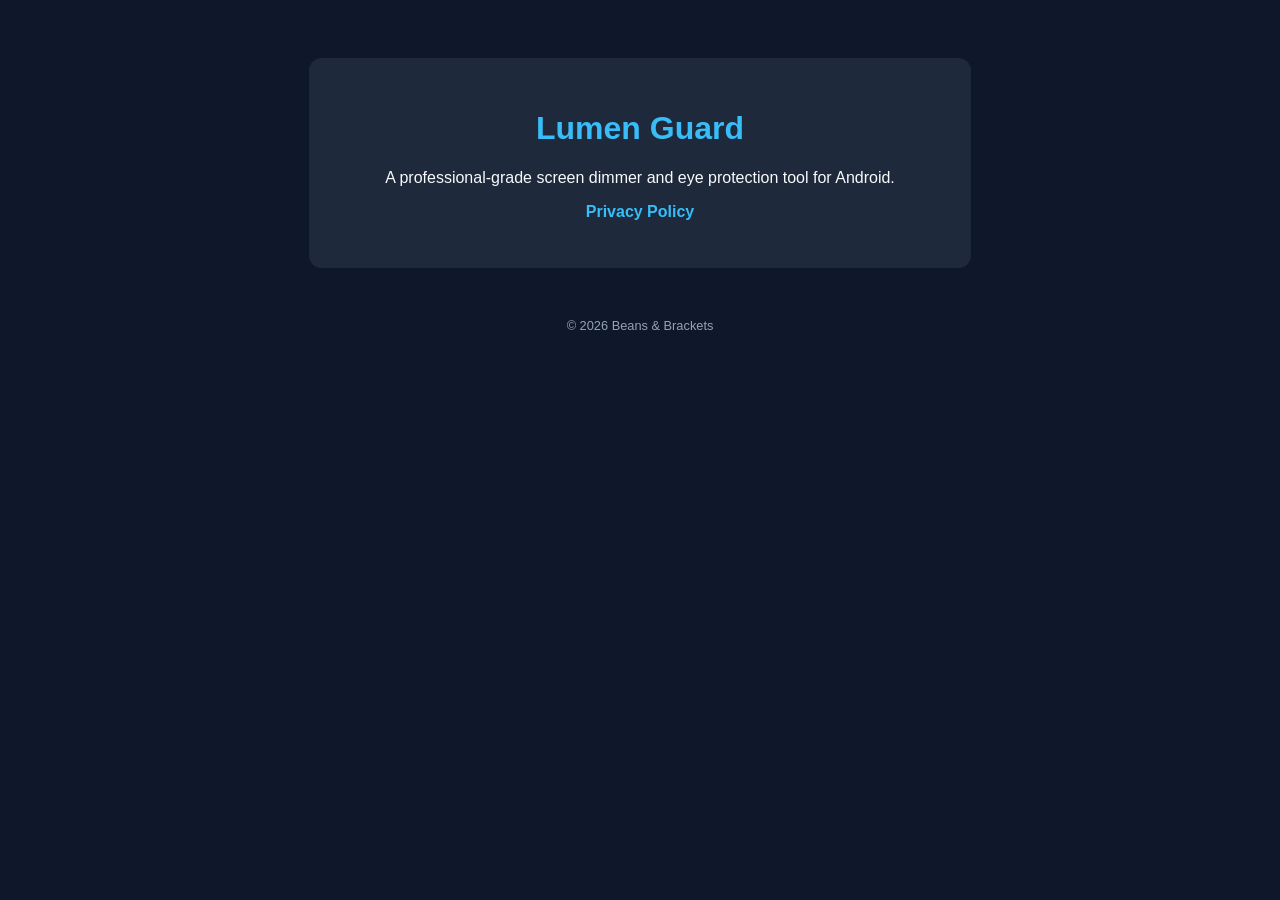
==== index.html @ b0536b4e "Add Lumen guard site" ====
<!DOCTYPE html>
<html lang="en">
<head>
    <meta charset="UTF-8">
    <title>Beans & Brackets | Lumen Guard</title>
    <style>
        body { font-family: 'Segoe UI', Tahoma, Geneva, Verdana, sans-serif; background-color: #0f172a; color: #f8fafc; text-align: center; padding: 50px; }
        .container { max-width: 600px; margin: auto; border: 1px solid #1e293b; padding: 30px; border-radius: 12px; background: #1e293b; }
        h1 { color: #38bdf8; }
        a { color: #38bdf8; text-decoration: none; font-weight: bold; }
        .footer { margin-top: 50px; font-size: 0.8em; color: #94a3b8; }
    </style>
</head>
<body>
    <div class="container">
        <h1>Lumen Guard</h1>
        <p>A professional-grade screen dimmer and eye protection tool for Android.</p>
        <p><a href="privacy.html">Privacy Policy</a></p>
    </div>
    <div class="footer">© 2026 Beans & Brackets</div>
</body>
</html>
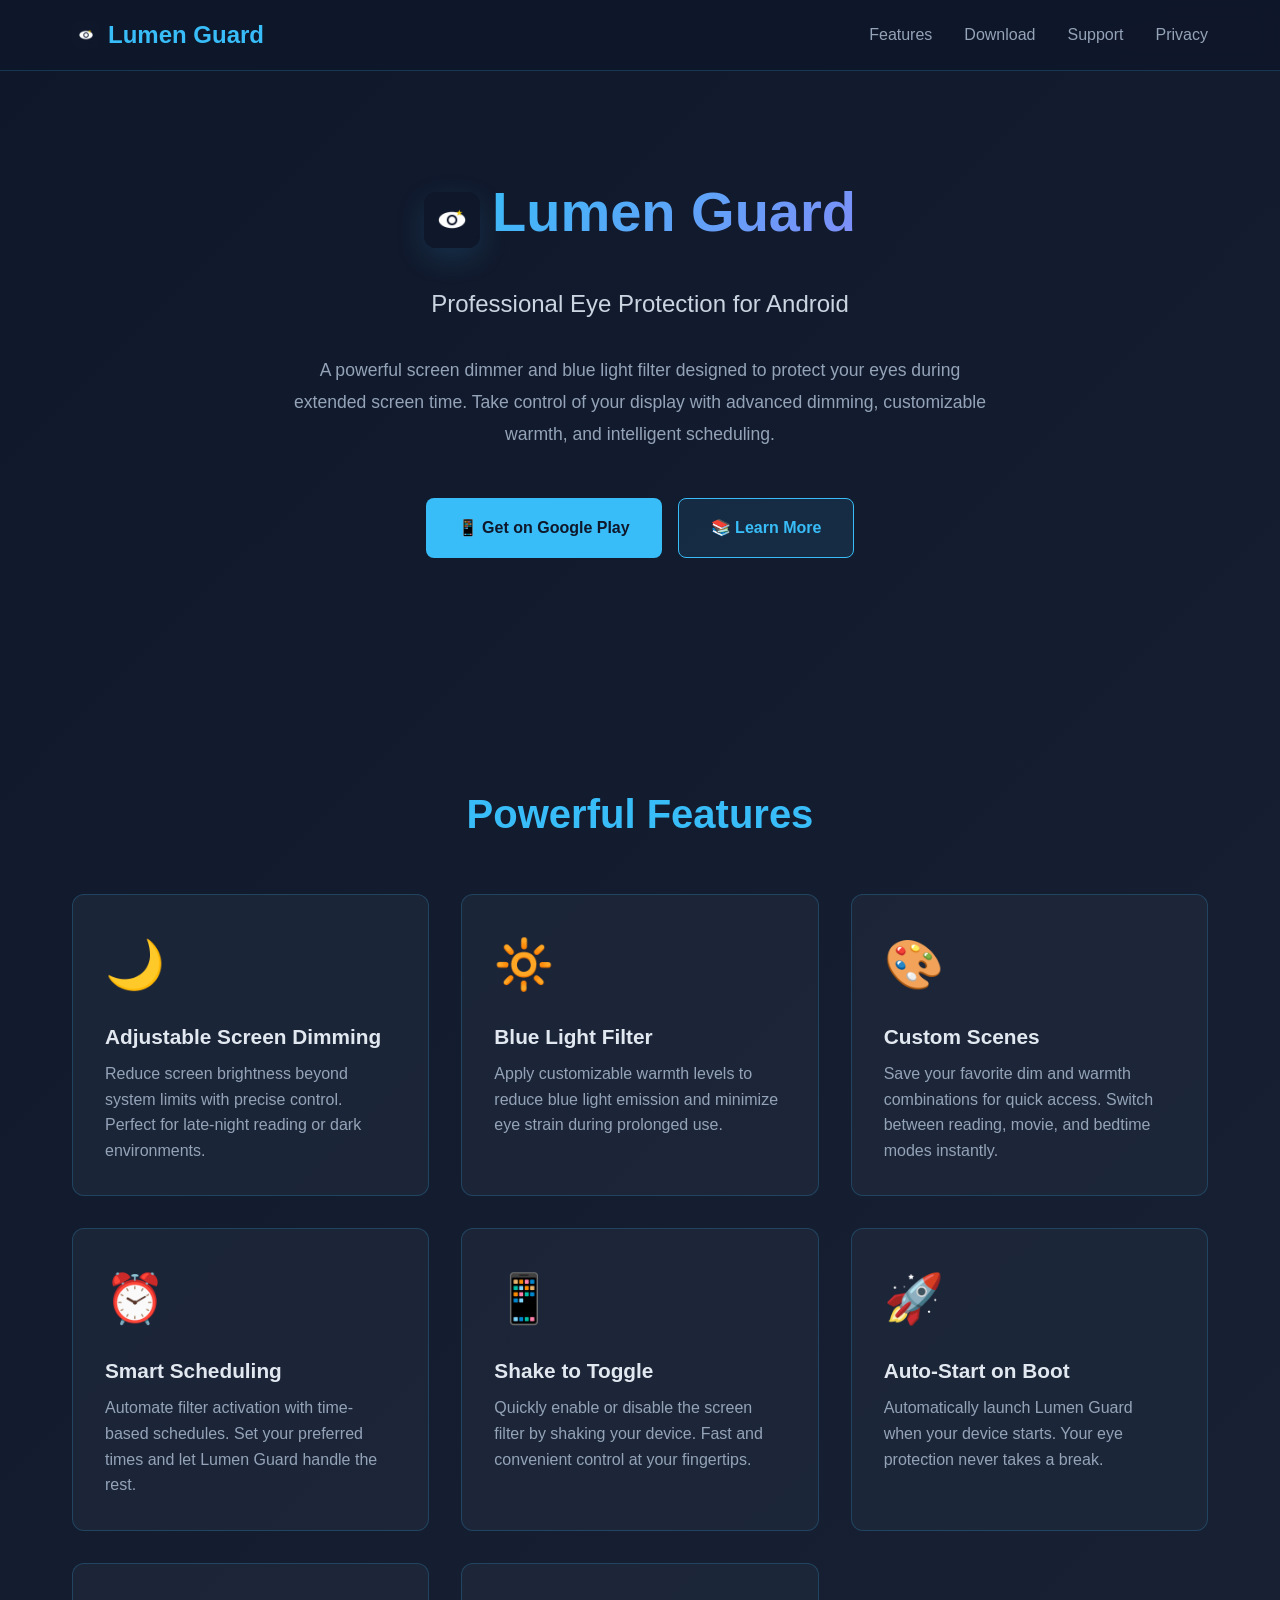
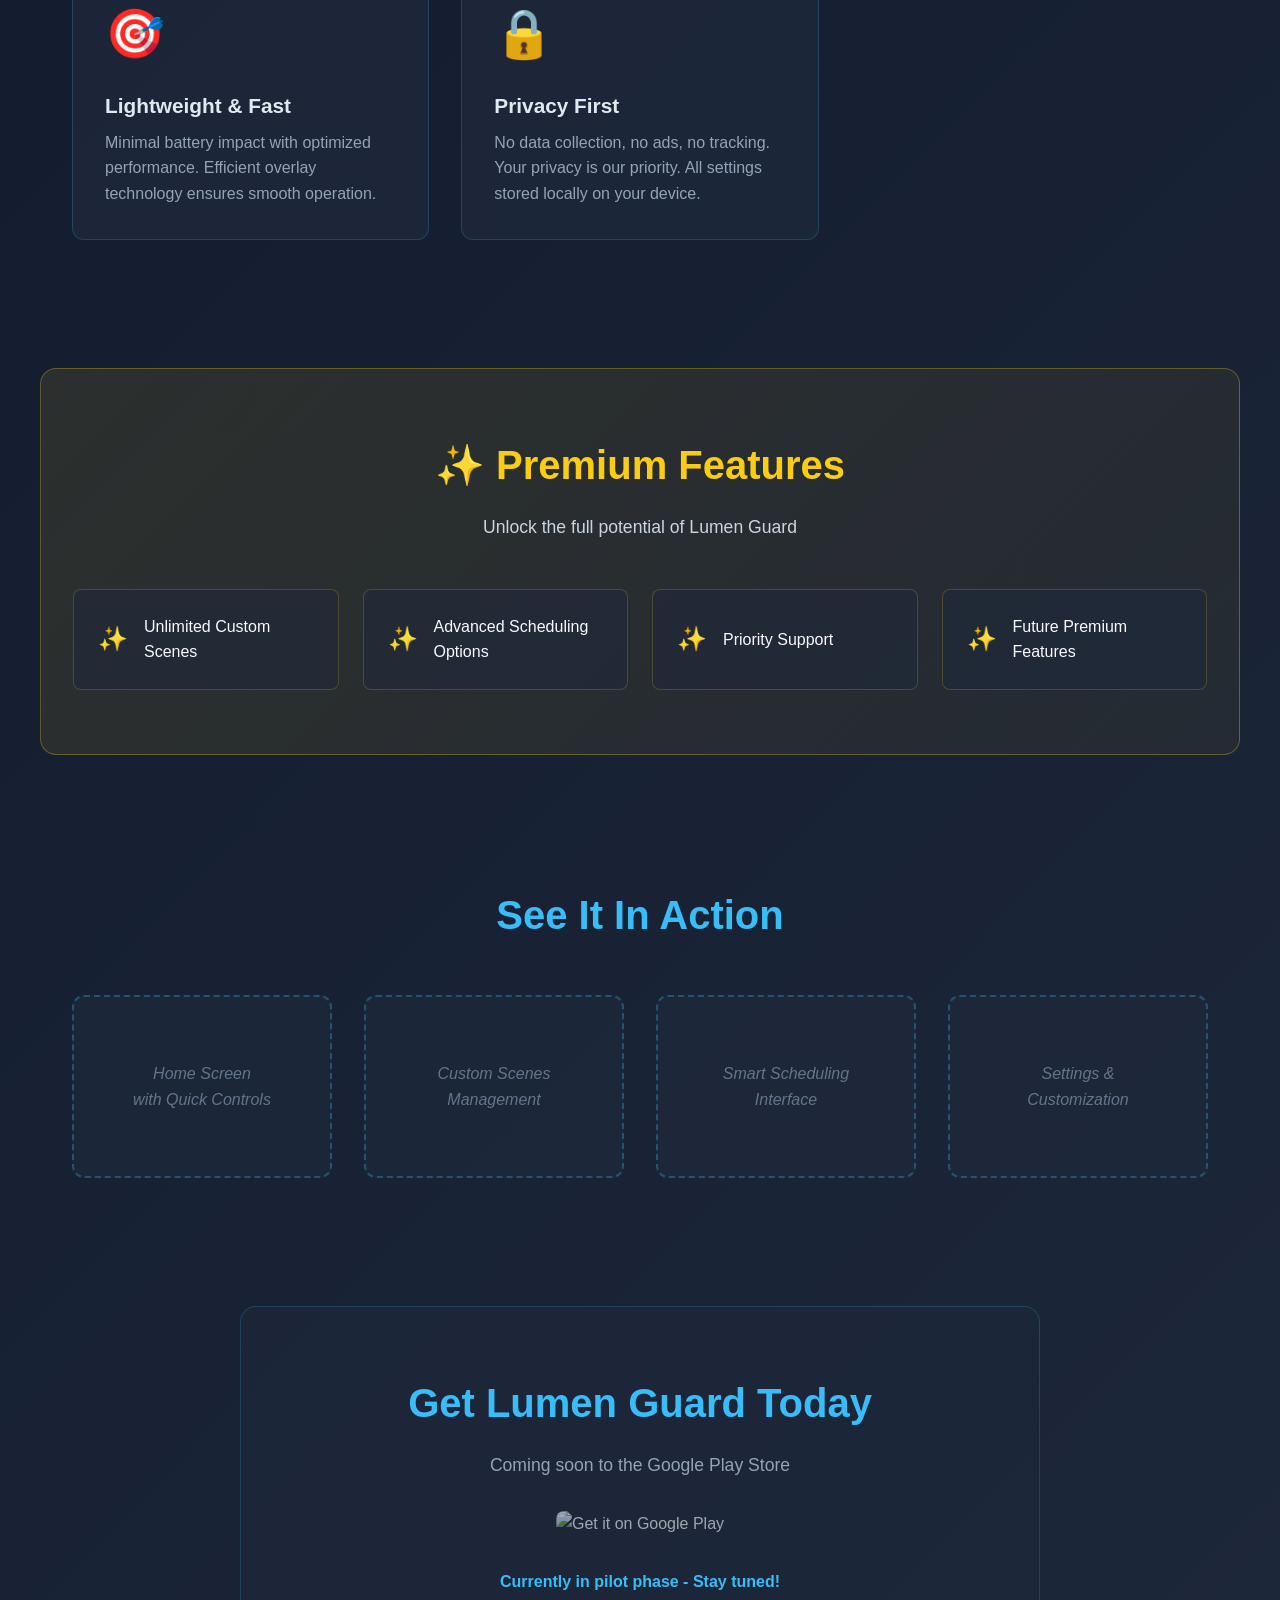
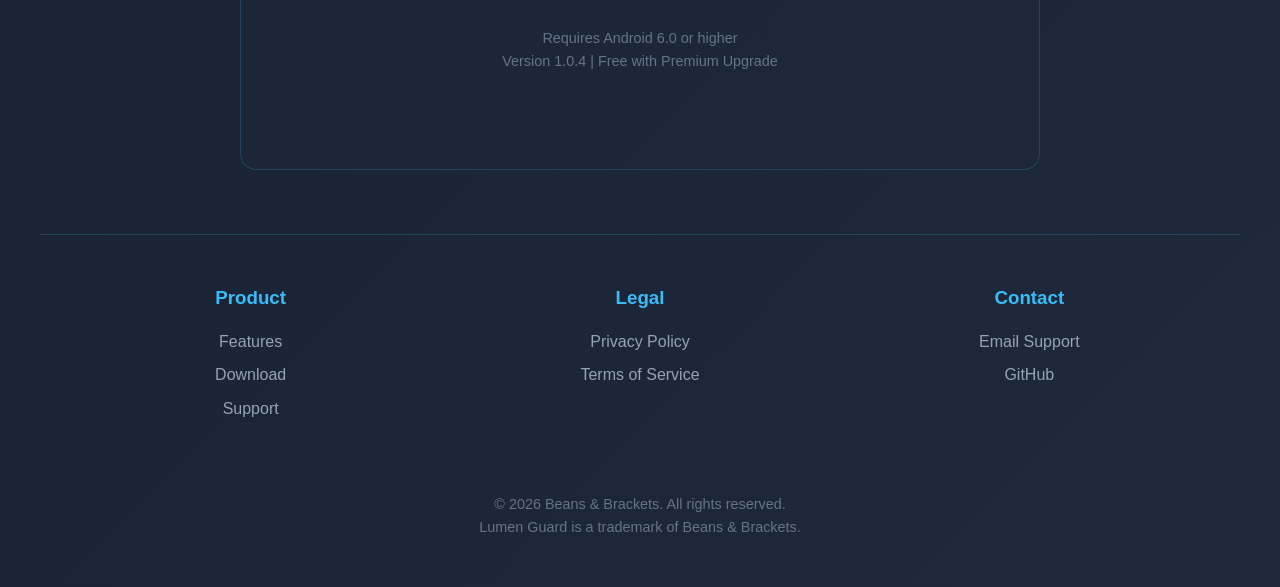
==== commit b8a1b4df: "add image assets" ====
--- a/index.html
+++ b/index.html
@@ -2,21 +2,573 @@
 <html lang="en">
 <head>
     <meta charset="UTF-8">
-    <title>Beans & Brackets | Lumen Guard</title>
+    <meta name="viewport" content="width=device-width, initial-scale=1.0">
+    <meta name="description" content="Lumen Guard - Professional-grade screen dimmer and blue light filter for Android. Protect your eyes with customizable dimming, warmth control, and automated scheduling.">
+    <meta name="keywords" content="screen dimmer, blue light filter, eye protection, android app, brightness control, lumen guard">
+    <meta name="author" content="Beans & Brackets">
+    <title>Lumen Guard - Professional Eye Protection for Android</title>
+    <link rel="icon" type="image/webp" href="images/app-icon.webp">
+    <link rel="apple-touch-icon" href="images/app-icon.png">
     <style>
-        body { font-family: 'Segoe UI', Tahoma, Geneva, Verdana, sans-serif; background-color: #0f172a; color: #f8fafc; text-align: center; padding: 50px; }
-        .container { max-width: 600px; margin: auto; border: 1px solid #1e293b; padding: 30px; border-radius: 12px; background: #1e293b; }
-        h1 { color: #38bdf8; }
-        a { color: #38bdf8; text-decoration: none; font-weight: bold; }
-        .footer { margin-top: 50px; font-size: 0.8em; color: #94a3b8; }
+        * {
+            margin: 0;
+            padding: 0;
+            box-sizing: border-box;
+        }
+
+        body {
+            font-family: 'Segoe UI', Tahoma, Geneva, Verdana, sans-serif;
+            background: linear-gradient(135deg, #0f172a 0%, #1e293b 100%);
+            color: #f8fafc;
+            line-height: 1.6;
+        }
+
+        /* Header */
+        header {
+            background: rgba(15, 23, 42, 0.95);
+            backdrop-filter: blur(10px);
+            padding: 1rem 0;
+            position: sticky;
+            top: 0;
+            z-index: 100;
+            border-bottom: 1px solid rgba(56, 189, 248, 0.2);
+        }
+
+        nav {
+            max-width: 1200px;
+            margin: 0 auto;
+            display: flex;
+            justify-content: space-between;
+            align-items: center;
+            padding: 0 2rem;
+        }
+
+        .logo {
+            font-size: 1.5rem;
+            font-weight: bold;
+            color: #38bdf8;
+            display: flex;
+            align-items: center;
+            gap: 0.5rem;
+        }
+
+        .logo img {
+            width: 28px;
+            height: 28px;
+            border-radius: 6px;
+            display: inline-block;
+        }
+
+        nav ul {
+            display: flex;
+            list-style: none;
+            gap: 2rem;
+        }
+
+        nav a {
+            color: #94a3b8;
+            text-decoration: none;
+            transition: color 0.3s;
+            font-weight: 500;
+        }
+
+        nav a:hover {
+            color: #38bdf8;
+        }
+
+        /* Hero Section */
+        .hero {
+            max-width: 1200px;
+            margin: 0 auto;
+            padding: 6rem 2rem;
+            text-align: center;
+        }
+
+        .hero h1 {
+            font-size: 3.5rem;
+            color: #38bdf8;
+            margin-bottom: 1rem;
+            background: linear-gradient(135deg, #38bdf8 0%, #818cf8 100%);
+            -webkit-background-clip: text;
+            -webkit-text-fill-color: transparent;
+            background-clip: text;
+        }
+
+        .hero-title {
+            display: flex;
+            align-items: center;
+            justify-content: center;
+            gap: 0.75rem;
+            margin-bottom: 0.75rem;
+        }
+
+        .hero-title-icon {
+            width: 56px;
+            height: 56px;
+            border-radius: 12px;
+            box-shadow: 0 10px 30px rgba(56, 189, 248, 0.15);
+            flex-shrink: 0;
+        }
+
+        .hero .tagline {
+            font-size: 1.5rem;
+            color: #cbd5e1;
+            margin-bottom: 2rem;
+        }
+
+        .hero .description {
+            font-size: 1.1rem;
+            color: #94a3b8;
+            max-width: 700px;
+            margin: 0 auto 3rem;
+            line-height: 1.8;
+        }
+
+        .cta-buttons {
+            display: flex;
+            gap: 1rem;
+            justify-content: center;
+            flex-wrap: wrap;
+        }
+
+        .btn {
+            padding: 1rem 2rem;
+            border-radius: 8px;
+            text-decoration: none;
+            font-weight: 600;
+            transition: all 0.3s;
+            display: inline-flex;
+            align-items: center;
+            gap: 0.5rem;
+        }
+
+        .btn-primary {
+            background: #38bdf8;
+            color: #0f172a;
+        }
+
+        .btn-primary:hover {
+            background: #0ea5e9;
+            transform: translateY(-2px);
+            box-shadow: 0 10px 25px rgba(56, 189, 248, 0.3);
+        }
+
+        .btn-secondary {
+            background: rgba(56, 189, 248, 0.1);
+            color: #38bdf8;
+            border: 1px solid #38bdf8;
+        }
+
+        .btn-secondary:hover {
+            background: rgba(56, 189, 248, 0.2);
+            transform: translateY(-2px);
+        }
+
+        /* Features Section */
+        .features {
+            max-width: 1200px;
+            margin: 4rem auto;
+            padding: 4rem 2rem;
+        }
+
+        .features h2 {
+            text-align: center;
+            font-size: 2.5rem;
+            color: #38bdf8;
+            margin-bottom: 3rem;
+        }
+
+        .features-grid {
+            display: grid;
+            grid-template-columns: repeat(auto-fit, minmax(280px, 1fr));
+            gap: 2rem;
+        }
+
+        .feature-card {
+            background: rgba(30, 41, 59, 0.8);
+            border: 1px solid rgba(56, 189, 248, 0.2);
+            border-radius: 12px;
+            padding: 2rem;
+            transition: all 0.3s;
+        }
+
+        .feature-card:hover {
+            transform: translateY(-5px);
+            border-color: #38bdf8;
+            box-shadow: 0 10px 30px rgba(56, 189, 248, 0.2);
+        }
+
+        .feature-icon {
+            font-size: 3rem;
+            margin-bottom: 1rem;
+        }
+
+        .feature-card h3 {
+            color: #e2e8f0;
+            margin-bottom: 0.5rem;
+            font-size: 1.3rem;
+        }
+
+        .feature-card p {
+            color: #94a3b8;
+            line-height: 1.6;
+        }
+
+        /* Premium Features */
+        .premium-section {
+            max-width: 1200px;
+            margin: 4rem auto;
+            padding: 4rem 2rem;
+            background: linear-gradient(135deg, rgba(250, 204, 21, 0.1) 0%, rgba(234, 179, 8, 0.05) 100%);
+            border-radius: 16px;
+            border: 1px solid rgba(250, 204, 21, 0.3);
+        }
+
+        .premium-section h2 {
+            text-align: center;
+            font-size: 2.5rem;
+            color: #facc15;
+            margin-bottom: 1rem;
+        }
+
+        .premium-badge {
+            text-align: center;
+            color: #cbd5e1;
+            margin-bottom: 3rem;
+            font-size: 1.1rem;
+        }
+
+        .premium-features {
+            display: grid;
+            grid-template-columns: repeat(auto-fit, minmax(250px, 1fr));
+            gap: 1.5rem;
+        }
+
+        .premium-item {
+            display: flex;
+            align-items: center;
+            gap: 1rem;
+            background: rgba(30, 41, 59, 0.6);
+            padding: 1.5rem;
+            border-radius: 8px;
+            border: 1px solid rgba(250, 204, 21, 0.2);
+        }
+
+        .premium-item::before {
+            content: "✨";
+            font-size: 1.5rem;
+        }
+
+        /* Screenshots */
+        .screenshots {
+            max-width: 1200px;
+            margin: 4rem auto;
+            padding: 4rem 2rem;
+            text-align: center;
+        }
+
+        .screenshots h2 {
+            font-size: 2.5rem;
+            color: #38bdf8;
+            margin-bottom: 3rem;
+        }
+
+        .screenshot-grid {
+            display: grid;
+            grid-template-columns: repeat(auto-fit, minmax(250px, 1fr));
+            gap: 2rem;
+            margin-top: 2rem;
+        }
+
+        .screenshot-placeholder {
+            background: rgba(30, 41, 59, 0.8);
+            border: 2px dashed rgba(56, 189, 248, 0.3);
+            border-radius: 12px;
+            padding: 4rem 2rem;
+            color: #64748b;
+            font-style: italic;
+        }
+
+        /* Download Section */
+        .download-section {
+            max-width: 800px;
+            margin: 4rem auto;
+            padding: 4rem 2rem;
+            text-align: center;
+            background: rgba(30, 41, 59, 0.6);
+            border-radius: 16px;
+            border: 1px solid rgba(56, 189, 248, 0.2);
+        }
+
+        .download-section h2 {
+            font-size: 2.5rem;
+            color: #38bdf8;
+            margin-bottom: 1rem;
+        }
+
+        .download-section p {
+            color: #94a3b8;
+            margin-bottom: 2rem;
+            font-size: 1.1rem;
+        }
+
+        .badge-placeholder {
+            display: inline-block;
+            background: rgba(56, 189, 248, 0.1);
+            border: 1px solid #38bdf8;
+            padding: 1rem 2rem;
+            border-radius: 8px;
+            color: #38bdf8;
+            font-weight: 600;
+        }
+
+        /* Footer */
+        footer {
+            max-width: 1200px;
+            margin: 0 auto;
+            padding: 3rem 2rem;
+            text-align: center;
+            border-top: 1px solid rgba(56, 189, 248, 0.2);
+        }
+
+        .footer-content {
+            display: grid;
+            grid-template-columns: repeat(auto-fit, minmax(200px, 1fr));
+            gap: 2rem;
+            margin-bottom: 2rem;
+        }
+
+        .footer-section h3 {
+            color: #38bdf8;
+            margin-bottom: 1rem;
+        }
+
+        .footer-section ul {
+            list-style: none;
+        }
+
+        .footer-section a {
+            color: #94a3b8;
+            text-decoration: none;
+            display: block;
+            margin-bottom: 0.5rem;
+            transition: color 0.3s;
+        }
+
+        .footer-section a:hover {
+            color: #38bdf8;
+        }
+
+        .copyright {
+            color: #64748b;
+            font-size: 0.9rem;
+            padding-top: 2rem;
+        }
+
+        /* Responsive */
+        @media (max-width: 768px) {
+            .hero h1 {
+                font-size: 2.5rem;
+            }
+
+            .hero .tagline {
+                font-size: 1.2rem;
+            }
+
+            nav ul {
+                gap: 1rem;
+                font-size: 0.9rem;
+            }
+
+            .features h2,
+            .premium-section h2,
+            .screenshots h2,
+            .download-section h2 {
+                font-size: 2rem;
+            }
+        }
     </style>
 </head>
 <body>
-    <div class="container">
-        <h1>Lumen Guard</h1>
-        <p>A professional-grade screen dimmer and eye protection tool for Android.</p>
-        <p><a href="privacy.html">Privacy Policy</a></p>
-    </div>
-    <div class="footer">© 2026 Beans & Brackets</div>
+    <!-- Header -->
+    <header>
+        <nav>
+            <div class="logo">
+                <img src="images/app-icon.webp" alt="Lumen Guard Icon">
+                Lumen Guard
+            </div>
+            <ul>
+                <li><a href="#features">Features</a></li>
+                <li><a href="#download">Download</a></li>
+                <li><a href="support.html">Support</a></li>
+                <li><a href="privacy.html">Privacy</a></li>
+            </ul>
+        </nav>
+    </header>
+
+    <!-- Hero Section -->
+    <section class="hero">
+        <div class="hero-title">
+            <img src="images/app-icon.webp" alt="" class="hero-title-icon" aria-hidden="true">
+            <h1>Lumen Guard</h1>
+        </div>
+        <p class="tagline">Professional Eye Protection for Android</p>
+        <p class="description">
+            A powerful screen dimmer and blue light filter designed to protect your eyes during extended screen time.
+            Take control of your display with advanced dimming, customizable warmth, and intelligent scheduling.
+        </p>
+        <div class="cta-buttons">
+            <a href="#download" class="btn btn-primary">
+                📱 Get on Google Play
+            </a>
+            <a href="support.html" class="btn btn-secondary">
+                📚 Learn More
+            </a>
+        </div>
+    </section>
+
+    <!-- Features Section -->
+    <section class="features" id="features">
+        <h2>Powerful Features</h2>
+        <div class="features-grid">
+            <div class="feature-card">
+                <div class="feature-icon">🌙</div>
+                <h3>Adjustable Screen Dimming</h3>
+                <p>Reduce screen brightness beyond system limits with precise control. Perfect for late-night reading or dark environments.</p>
+            </div>
+
+            <div class="feature-card">
+                <div class="feature-icon">🔆</div>
+                <h3>Blue Light Filter</h3>
+                <p>Apply customizable warmth levels to reduce blue light emission and minimize eye strain during prolonged use.</p>
+            </div>
+
+            <div class="feature-card">
+                <div class="feature-icon">🎨</div>
+                <h3>Custom Scenes</h3>
+                <p>Save your favorite dim and warmth combinations for quick access. Switch between reading, movie, and bedtime modes instantly.</p>
+            </div>
+
+            <div class="feature-card">
+                <div class="feature-icon">⏰</div>
+                <h3>Smart Scheduling</h3>
+                <p>Automate filter activation with time-based schedules. Set your preferred times and let Lumen Guard handle the rest.</p>
+            </div>
+
+            <div class="feature-card">
+                <div class="feature-icon">📱</div>
+                <h3>Shake to Toggle</h3>
+                <p>Quickly enable or disable the screen filter by shaking your device. Fast and convenient control at your fingertips.</p>
+            </div>
+
+            <div class="feature-card">
+                <div class="feature-icon">🚀</div>
+                <h3>Auto-Start on Boot</h3>
+                <p>Automatically launch Lumen Guard when your device starts. Your eye protection never takes a break.</p>
+            </div>
+
+            <div class="feature-card">
+                <div class="feature-icon">🎯</div>
+                <h3>Lightweight & Fast</h3>
+                <p>Minimal battery impact with optimized performance. Efficient overlay technology ensures smooth operation.</p>
+            </div>
+
+            <div class="feature-card">
+                <div class="feature-icon">🔒</div>
+                <h3>Privacy First</h3>
+                <p>No data collection, no ads, no tracking. Your privacy is our priority. All settings stored locally on your device.</p>
+            </div>
+        </div>
+    </section>
+
+    <!-- Premium Features -->
+    <section class="premium-section">
+        <h2>✨ Premium Features</h2>
+        <p class="premium-badge">Unlock the full potential of Lumen Guard</p>
+        <div class="premium-features">
+            <div class="premium-item">
+                <span>Unlimited Custom Scenes</span>
+            </div>
+            <div class="premium-item">
+                <span>Advanced Scheduling Options</span>
+            </div>
+            <div class="premium-item">
+                <span>Priority Support</span>
+            </div>
+            <div class="premium-item">
+                <span>Future Premium Features</span>
+            </div>
+        </div>
+    </section>
+
+    <!-- Screenshots -->
+    <section class="screenshots" id="screenshots">
+        <h2>See It In Action</h2>
+        <div class="screenshot-grid">
+            <div class="screenshot-placeholder">
+                Home Screen<br>with Quick Controls
+            </div>
+            <div class="screenshot-placeholder">
+                Custom Scenes<br>Management
+            </div>
+            <div class="screenshot-placeholder">
+                Smart Scheduling<br>Interface
+            </div>
+            <div class="screenshot-placeholder">
+                Settings &amp;<br>Customization
+            </div>
+        </div>
+    </section>
+
+    <!-- Download Section -->
+    <section class="download-section" id="download">
+        <h2>Get Lumen Guard Today</h2>
+        <p>Coming soon to the Google Play Store</p>
+        <div style="opacity: 0.6; pointer-events: none;">
+            <img src="https://play.google.com/intl/en_us/badges/static/images/badges/en_badge_web_generic.png"
+                 alt="Get it on Google Play"
+                 style="height: 80px; border-radius: 8px;">
+        </div>
+        <p style="margin-top: 2rem; font-size: 1rem; color: #38bdf8; font-weight: 600;">
+            Currently in pilot phase - Stay tuned!
+        </p>
+        <p style="margin-top: 1rem; font-size: 0.9rem; color: #64748b;">
+            Requires Android 6.0 or higher<br>
+            Version 1.0.4 | Free with Premium Upgrade
+        </p>
+    </section>
+
+    <!-- Footer -->
+    <footer>
+        <div class="footer-content">
+            <div class="footer-section">
+                <h3>Product</h3>
+                <ul>
+                    <li><a href="#features">Features</a></li>
+                    <li><a href="#download">Download</a></li>
+                    <li><a href="support.html">Support</a></li>
+                </ul>
+            </div>
+            <div class="footer-section">
+                <h3>Legal</h3>
+                <ul>
+                    <li><a href="privacy.html">Privacy Policy</a></li>
+                    <li><a href="support.html#terms">Terms of Service</a></li>
+                </ul>
+            </div>
+            <div class="footer-section">
+                <h3>Contact</h3>
+                <ul>
+                    <li><a href="mailto:beansnbrackets@gmail.com">Email Support</a></li>
+                    <li><a href="https://github.com/beansnbrackets/lumenguard">GitHub</a></li>
+                </ul>
+            </div>
+        </div>
+        <div class="copyright">
+            © 2026 Beans &amp; Brackets. All rights reserved.<br>
+            Lumen Guard is a trademark of Beans &amp; Brackets.
+        </div>
+    </footer>
 </body>
 </html>
+
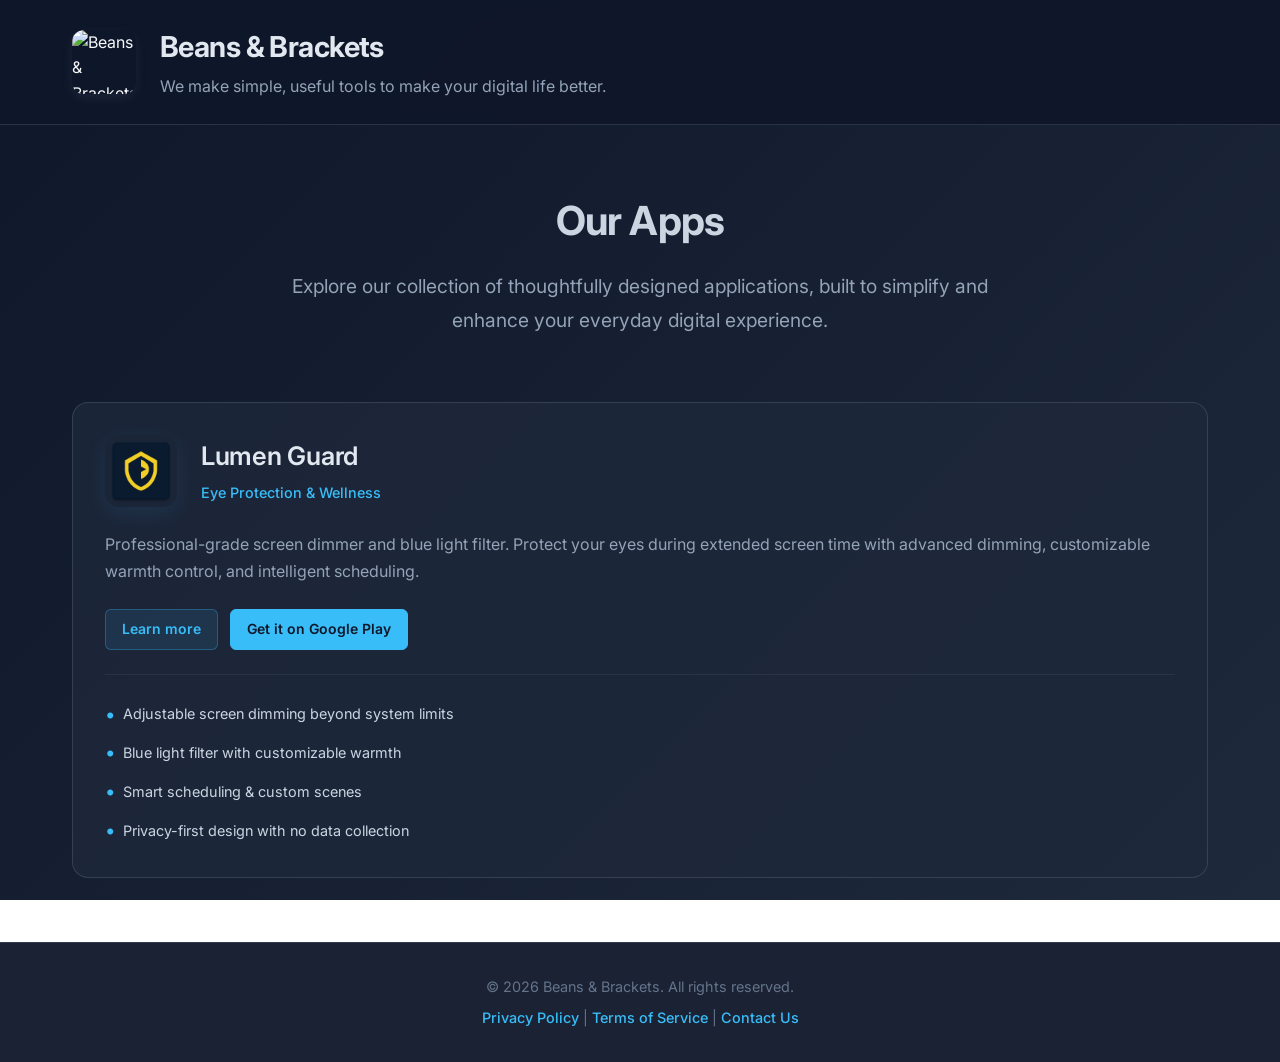
==== commit 06077002: "Refresh Lumen Guard promotions and Play link" ====
--- a/index.html
+++ b/index.html
@@ -3,572 +3,80 @@
 <head>
     <meta charset="UTF-8">
     <meta name="viewport" content="width=device-width, initial-scale=1.0">
-    <meta name="description" content="Lumen Guard - Professional-grade screen dimmer and blue light filter for Android. Protect your eyes with customizable dimming, warmth control, and automated scheduling.">
-    <meta name="keywords" content="screen dimmer, blue light filter, eye protection, android app, brightness control, lumen guard">
+    <meta name="description" content="Beans & Brackets - We make simple, useful tools to make your digital life better.">
+    <meta name="keywords" content="mobile apps, software development, beans and brackets, lumen guard, digital tools">
     <meta name="author" content="Beans & Brackets">
-    <title>Lumen Guard - Professional Eye Protection for Android</title>
-    <link rel="icon" type="image/webp" href="images/app-icon.webp">
-    <link rel="apple-touch-icon" href="images/app-icon.png">
-    <style>
-        * {
-            margin: 0;
-            padding: 0;
-            box-sizing: border-box;
-        }
-
-        body {
-            font-family: 'Segoe UI', Tahoma, Geneva, Verdana, sans-serif;
-            background: linear-gradient(135deg, #0f172a 0%, #1e293b 100%);
-            color: #f8fafc;
-            line-height: 1.6;
-        }
-
-        /* Header */
-        header {
-            background: rgba(15, 23, 42, 0.95);
-            backdrop-filter: blur(10px);
-            padding: 1rem 0;
-            position: sticky;
-            top: 0;
-            z-index: 100;
-            border-bottom: 1px solid rgba(56, 189, 248, 0.2);
-        }
-
-        nav {
-            max-width: 1200px;
-            margin: 0 auto;
-            display: flex;
-            justify-content: space-between;
-            align-items: center;
-            padding: 0 2rem;
-        }
-
-        .logo {
-            font-size: 1.5rem;
-            font-weight: bold;
-            color: #38bdf8;
-            display: flex;
-            align-items: center;
-            gap: 0.5rem;
-        }
-
-        .logo img {
-            width: 28px;
-            height: 28px;
-            border-radius: 6px;
-            display: inline-block;
-        }
-
-        nav ul {
-            display: flex;
-            list-style: none;
-            gap: 2rem;
-        }
-
-        nav a {
-            color: #94a3b8;
-            text-decoration: none;
-            transition: color 0.3s;
-            font-weight: 500;
-        }
-
-        nav a:hover {
-            color: #38bdf8;
-        }
-
-        /* Hero Section */
-        .hero {
-            max-width: 1200px;
-            margin: 0 auto;
-            padding: 6rem 2rem;
-            text-align: center;
-        }
-
-        .hero h1 {
-            font-size: 3.5rem;
-            color: #38bdf8;
-            margin-bottom: 1rem;
-            background: linear-gradient(135deg, #38bdf8 0%, #818cf8 100%);
-            -webkit-background-clip: text;
-            -webkit-text-fill-color: transparent;
-            background-clip: text;
-        }
-
-        .hero-title {
-            display: flex;
-            align-items: center;
-            justify-content: center;
-            gap: 0.75rem;
-            margin-bottom: 0.75rem;
-        }
-
-        .hero-title-icon {
-            width: 56px;
-            height: 56px;
-            border-radius: 12px;
-            box-shadow: 0 10px 30px rgba(56, 189, 248, 0.15);
-            flex-shrink: 0;
-        }
-
-        .hero .tagline {
-            font-size: 1.5rem;
-            color: #cbd5e1;
-            margin-bottom: 2rem;
-        }
-
-        .hero .description {
-            font-size: 1.1rem;
-            color: #94a3b8;
-            max-width: 700px;
-            margin: 0 auto 3rem;
-            line-height: 1.8;
-        }
-
-        .cta-buttons {
-            display: flex;
-            gap: 1rem;
-            justify-content: center;
-            flex-wrap: wrap;
-        }
-
-        .btn {
-            padding: 1rem 2rem;
-            border-radius: 8px;
-            text-decoration: none;
-            font-weight: 600;
-            transition: all 0.3s;
-            display: inline-flex;
-            align-items: center;
-            gap: 0.5rem;
-        }
-
-        .btn-primary {
-            background: #38bdf8;
-            color: #0f172a;
-        }
-
-        .btn-primary:hover {
-            background: #0ea5e9;
-            transform: translateY(-2px);
-            box-shadow: 0 10px 25px rgba(56, 189, 248, 0.3);
-        }
-
-        .btn-secondary {
-            background: rgba(56, 189, 248, 0.1);
-            color: #38bdf8;
-            border: 1px solid #38bdf8;
-        }
-
-        .btn-secondary:hover {
-            background: rgba(56, 189, 248, 0.2);
-            transform: translateY(-2px);
-        }
-
-        /* Features Section */
-        .features {
-            max-width: 1200px;
-            margin: 4rem auto;
-            padding: 4rem 2rem;
-        }
-
-        .features h2 {
-            text-align: center;
-            font-size: 2.5rem;
-            color: #38bdf8;
-            margin-bottom: 3rem;
-        }
-
-        .features-grid {
-            display: grid;
-            grid-template-columns: repeat(auto-fit, minmax(280px, 1fr));
-            gap: 2rem;
-        }
-
-        .feature-card {
-            background: rgba(30, 41, 59, 0.8);
-            border: 1px solid rgba(56, 189, 248, 0.2);
-            border-radius: 12px;
-            padding: 2rem;
-            transition: all 0.3s;
-        }
-
-        .feature-card:hover {
-            transform: translateY(-5px);
-            border-color: #38bdf8;
-            box-shadow: 0 10px 30px rgba(56, 189, 248, 0.2);
-        }
-
-        .feature-icon {
-            font-size: 3rem;
-            margin-bottom: 1rem;
-        }
-
-        .feature-card h3 {
-            color: #e2e8f0;
-            margin-bottom: 0.5rem;
-            font-size: 1.3rem;
-        }
-
-        .feature-card p {
-            color: #94a3b8;
-            line-height: 1.6;
-        }
-
-        /* Premium Features */
-        .premium-section {
-            max-width: 1200px;
-            margin: 4rem auto;
-            padding: 4rem 2rem;
-            background: linear-gradient(135deg, rgba(250, 204, 21, 0.1) 0%, rgba(234, 179, 8, 0.05) 100%);
-            border-radius: 16px;
-            border: 1px solid rgba(250, 204, 21, 0.3);
-        }
-
-        .premium-section h2 {
-            text-align: center;
-            font-size: 2.5rem;
-            color: #facc15;
-            margin-bottom: 1rem;
-        }
-
-        .premium-badge {
-            text-align: center;
-            color: #cbd5e1;
-            margin-bottom: 3rem;
-            font-size: 1.1rem;
-        }
-
-        .premium-features {
-            display: grid;
-            grid-template-columns: repeat(auto-fit, minmax(250px, 1fr));
-            gap: 1.5rem;
-        }
-
-        .premium-item {
-            display: flex;
-            align-items: center;
-            gap: 1rem;
-            background: rgba(30, 41, 59, 0.6);
-            padding: 1.5rem;
-            border-radius: 8px;
-            border: 1px solid rgba(250, 204, 21, 0.2);
-        }
-
-        .premium-item::before {
-            content: "✨";
-            font-size: 1.5rem;
-        }
-
-        /* Screenshots */
-        .screenshots {
-            max-width: 1200px;
-            margin: 4rem auto;
-            padding: 4rem 2rem;
-            text-align: center;
-        }
-
-        .screenshots h2 {
-            font-size: 2.5rem;
-            color: #38bdf8;
-            margin-bottom: 3rem;
-        }
-
-        .screenshot-grid {
-            display: grid;
-            grid-template-columns: repeat(auto-fit, minmax(250px, 1fr));
-            gap: 2rem;
-            margin-top: 2rem;
-        }
-
-        .screenshot-placeholder {
-            background: rgba(30, 41, 59, 0.8);
-            border: 2px dashed rgba(56, 189, 248, 0.3);
-            border-radius: 12px;
-            padding: 4rem 2rem;
-            color: #64748b;
-            font-style: italic;
-        }
-
-        /* Download Section */
-        .download-section {
-            max-width: 800px;
-            margin: 4rem auto;
-            padding: 4rem 2rem;
-            text-align: center;
-            background: rgba(30, 41, 59, 0.6);
-            border-radius: 16px;
-            border: 1px solid rgba(56, 189, 248, 0.2);
-        }
-
-        .download-section h2 {
-            font-size: 2.5rem;
-            color: #38bdf8;
-            margin-bottom: 1rem;
-        }
-
-        .download-section p {
-            color: #94a3b8;
-            margin-bottom: 2rem;
-            font-size: 1.1rem;
-        }
-
-        .badge-placeholder {
-            display: inline-block;
-            background: rgba(56, 189, 248, 0.1);
-            border: 1px solid #38bdf8;
-            padding: 1rem 2rem;
-            border-radius: 8px;
-            color: #38bdf8;
-            font-weight: 600;
-        }
-
-        /* Footer */
-        footer {
-            max-width: 1200px;
-            margin: 0 auto;
-            padding: 3rem 2rem;
-            text-align: center;
-            border-top: 1px solid rgba(56, 189, 248, 0.2);
-        }
-
-        .footer-content {
-            display: grid;
-            grid-template-columns: repeat(auto-fit, minmax(200px, 1fr));
-            gap: 2rem;
-            margin-bottom: 2rem;
-        }
-
-        .footer-section h3 {
-            color: #38bdf8;
-            margin-bottom: 1rem;
-        }
-
-        .footer-section ul {
-            list-style: none;
-        }
-
-        .footer-section a {
-            color: #94a3b8;
-            text-decoration: none;
-            display: block;
-            margin-bottom: 0.5rem;
-            transition: color 0.3s;
-        }
-
-        .footer-section a:hover {
-            color: #38bdf8;
-        }
-
-        .copyright {
-            color: #64748b;
-            font-size: 0.9rem;
-            padding-top: 2rem;
-        }
-
-        /* Responsive */
-        @media (max-width: 768px) {
-            .hero h1 {
-                font-size: 2.5rem;
-            }
-
-            .hero .tagline {
-                font-size: 1.2rem;
-            }
-
-            nav ul {
-                gap: 1rem;
-                font-size: 0.9rem;
-            }
-
-            .features h2,
-            .premium-section h2,
-            .screenshots h2,
-            .download-section h2 {
-                font-size: 2rem;
-            }
-        }
-    </style>
+    <title>Beans & Brackets - App Developer</title>
+    <link rel="icon" type="image/png" href="./images/rsz_beans&brackets_1MB.png">
+    <link rel="stylesheet" href="./css/common.css">
+    <link rel="stylesheet" href="./css/portfolio.css">
 </head>
 <body>
     <!-- Header -->
     <header>
-        <nav>
-            <div class="logo">
-                <img src="images/app-icon.webp" alt="Lumen Guard Icon">
-                Lumen Guard
+        <div class="header-content">
+            <img src="./images/rsz_beans&brackets_1MB.png" alt="Beans & Brackets Logo" class="dev-logo">
+            <div class="dev-info">
+                <h1>Beans & Brackets</h1>
+                <p>We make simple, useful tools to make your digital life better.</p>
             </div>
-            <ul>
-                <li><a href="#features">Features</a></li>
-                <li><a href="#download">Download</a></li>
-                <li><a href="support.html">Support</a></li>
-                <li><a href="privacy.html">Privacy</a></li>
-            </ul>
-        </nav>
+        </div>
     </header>
 
-    <!-- Hero Section -->
-    <section class="hero">
-        <div class="hero-title">
-            <img src="images/app-icon.webp" alt="" class="hero-title-icon" aria-hidden="true">
-            <h1>Lumen Guard</h1>
+    <!-- Main Content -->
+    <main>
+        <section class="intro">
+            <h2>Our Apps</h2>
+            <p>Explore our collection of thoughtfully designed applications, built to simplify and enhance your everyday digital experience.</p>
+        </section>
+
+        <div class="apps-grid">
+            <!-- Lumen Guard Card -->
+            <article class="app-card">
+                <div class="app-header">
+                    <img src="./lumenguard/images/app-icon.webp" alt="Lumen Guard Icon" class="app-icon">
+                    <div class="app-title-section">
+                        <h3>Lumen Guard</h3>
+                        <span class="app-category">Eye Protection & Wellness</span>
+                    </div>
+                </div>
+                <p class="app-description">
+                    Professional-grade screen dimmer and blue light filter.
+                    Protect your eyes during extended screen time with advanced dimming,
+                    customizable warmth control, and intelligent scheduling.
+                </p>
+                <div class="app-actions">
+                    <a href="./lumenguard/" class="app-details">Learn more</a>
+                    <a href="https://play.google.com/store/apps/details?id=com.beansnbrackets.lumenguard&hl=en-US" class="app-download" target="_blank" rel="noopener">Get it on Google Play</a>
+                </div>
+                <div class="app-features">
+                    <ul>
+                        <li>Adjustable screen dimming beyond system limits</li>
+                        <li>Blue light filter with customizable warmth</li>
+                        <li>Smart scheduling & custom scenes</li>
+                        <li>Privacy-first design with no data collection</li>
+                    </ul>
+                </div>
+            </article>
+
+            <!-- Placeholder for future apps -->
+            <!-- You can add more app cards here as you develop new apps -->
         </div>
-        <p class="tagline">Professional Eye Protection for Android</p>
-        <p class="description">
-            A powerful screen dimmer and blue light filter designed to protect your eyes during extended screen time.
-            Take control of your display with advanced dimming, customizable warmth, and intelligent scheduling.
-        </p>
-        <div class="cta-buttons">
-            <a href="#download" class="btn btn-primary">
-                📱 Get on Google Play
-            </a>
-            <a href="support.html" class="btn btn-secondary">
-                📚 Learn More
-            </a>
-        </div>
-    </section>
-
-    <!-- Features Section -->
-    <section class="features" id="features">
-        <h2>Powerful Features</h2>
-        <div class="features-grid">
-            <div class="feature-card">
-                <div class="feature-icon">🌙</div>
-                <h3>Adjustable Screen Dimming</h3>
-                <p>Reduce screen brightness beyond system limits with precise control. Perfect for late-night reading or dark environments.</p>
-            </div>
-
-            <div class="feature-card">
-                <div class="feature-icon">🔆</div>
-                <h3>Blue Light Filter</h3>
-                <p>Apply customizable warmth levels to reduce blue light emission and minimize eye strain during prolonged use.</p>
-            </div>
-
-            <div class="feature-card">
-                <div class="feature-icon">🎨</div>
-                <h3>Custom Scenes</h3>
-                <p>Save your favorite dim and warmth combinations for quick access. Switch between reading, movie, and bedtime modes instantly.</p>
-            </div>
-
-            <div class="feature-card">
-                <div class="feature-icon">⏰</div>
-                <h3>Smart Scheduling</h3>
-                <p>Automate filter activation with time-based schedules. Set your preferred times and let Lumen Guard handle the rest.</p>
-            </div>
-
-            <div class="feature-card">
-                <div class="feature-icon">📱</div>
-                <h3>Shake to Toggle</h3>
-                <p>Quickly enable or disable the screen filter by shaking your device. Fast and convenient control at your fingertips.</p>
-            </div>
-
-            <div class="feature-card">
-                <div class="feature-icon">🚀</div>
-                <h3>Auto-Start on Boot</h3>
-                <p>Automatically launch Lumen Guard when your device starts. Your eye protection never takes a break.</p>
-            </div>
-
-            <div class="feature-card">
-                <div class="feature-icon">🎯</div>
-                <h3>Lightweight & Fast</h3>
-                <p>Minimal battery impact with optimized performance. Efficient overlay technology ensures smooth operation.</p>
-            </div>
-
-            <div class="feature-card">
-                <div class="feature-icon">🔒</div>
-                <h3>Privacy First</h3>
-                <p>No data collection, no ads, no tracking. Your privacy is our priority. All settings stored locally on your device.</p>
-            </div>
-        </div>
-    </section>
-
-    <!-- Premium Features -->
-    <section class="premium-section">
-        <h2>✨ Premium Features</h2>
-        <p class="premium-badge">Unlock the full potential of Lumen Guard</p>
-        <div class="premium-features">
-            <div class="premium-item">
-                <span>Unlimited Custom Scenes</span>
-            </div>
-            <div class="premium-item">
-                <span>Advanced Scheduling Options</span>
-            </div>
-            <div class="premium-item">
-                <span>Priority Support</span>
-            </div>
-            <div class="premium-item">
-                <span>Future Premium Features</span>
-            </div>
-        </div>
-    </section>
-
-    <!-- Screenshots -->
-    <section class="screenshots" id="screenshots">
-        <h2>See It In Action</h2>
-        <div class="screenshot-grid">
-            <div class="screenshot-placeholder">
-                Home Screen<br>with Quick Controls
-            </div>
-            <div class="screenshot-placeholder">
-                Custom Scenes<br>Management
-            </div>
-            <div class="screenshot-placeholder">
-                Smart Scheduling<br>Interface
-            </div>
-            <div class="screenshot-placeholder">
-                Settings &amp;<br>Customization
-            </div>
-        </div>
-    </section>
-
-    <!-- Download Section -->
-    <section class="download-section" id="download">
-        <h2>Get Lumen Guard Today</h2>
-        <p>Coming soon to the Google Play Store</p>
-        <div style="opacity: 0.6; pointer-events: none;">
-            <img src="https://play.google.com/intl/en_us/badges/static/images/badges/en_badge_web_generic.png"
-                 alt="Get it on Google Play"
-                 style="height: 80px; border-radius: 8px;">
-        </div>
-        <p style="margin-top: 2rem; font-size: 1rem; color: #38bdf8; font-weight: 600;">
-            Currently in pilot phase - Stay tuned!
-        </p>
-        <p style="margin-top: 1rem; font-size: 0.9rem; color: #64748b;">
-            Requires Android 6.0 or higher<br>
-            Version 1.0.4 | Free with Premium Upgrade
-        </p>
-    </section>
+    </main>
 
     <!-- Footer -->
     <footer>
-        <div class="footer-content">
-            <div class="footer-section">
-                <h3>Product</h3>
-                <ul>
-                    <li><a href="#features">Features</a></li>
-                    <li><a href="#download">Download</a></li>
-                    <li><a href="support.html">Support</a></li>
-                </ul>
-            </div>
-            <div class="footer-section">
-                <h3>Legal</h3>
-                <ul>
-                    <li><a href="privacy.html">Privacy Policy</a></li>
-                    <li><a href="support.html#terms">Terms of Service</a></li>
-                </ul>
-            </div>
-            <div class="footer-section">
-                <h3>Contact</h3>
-                <ul>
-                    <li><a href="mailto:beansnbrackets@gmail.com">Email Support</a></li>
-                    <li><a href="https://github.com/beansnbrackets/lumenguard">GitHub</a></li>
-                </ul>
-            </div>
-        </div>
-        <div class="copyright">
-            © 2026 Beans &amp; Brackets. All rights reserved.<br>
-            Lumen Guard is a trademark of Beans &amp; Brackets.
-        </div>
+        <p>&copy; 2026 Beans & Brackets. All rights reserved.</p>
+        <p style="margin-top: 0.5rem;">
+            <a href="privacy.html">Privacy Policy</a> |
+            <a href="terms.html">Terms of Service</a> |
+            <a href="mailto:beansnbrackets@gmail.com">Contact Us</a>
+        </p>
     </footer>
 </body>
 </html>
 
+
+
+
+
--- a/css/common.css
+++ b/css/common.css
@@ -0,0 +1,143 @@
+/* Import Modern Font */
+@import url('https://fonts.googleapis.com/css2?family=Inter:wght@400;500;600;700&display=swap');
+
+/* Global Styles */
+* {
+    margin: 0;
+    padding: 0;
+    box-sizing: border-box;
+}
+
+body {
+    font-family: 'Inter', -apple-system, BlinkMacSystemFont, 'Segoe UI', Roboto, Oxygen, Ubuntu, Cantarell, sans-serif;
+    background: linear-gradient(135deg, #0f172a 0%, #1e293b 100%);
+    background-attachment: fixed;
+    color: #f8fafc;
+    line-height: 1.6;
+    -webkit-font-smoothing: antialiased;
+    -moz-osx-font-smoothing: grayscale;
+    min-height: 100vh;
+    display: flex;
+    flex-direction: column;
+}
+
+/* Header Styles */
+header {
+    background: rgba(15, 23, 42, 0.95);
+    backdrop-filter: blur(10px);
+    padding: 1.5rem 0;
+    border-bottom: 1px solid rgba(148, 163, 184, 0.2);
+}
+
+.header-content {
+    max-width: 1200px;
+    margin: 0 auto;
+    padding: 0 2rem;
+    display: flex;
+    align-items: center;
+    gap: 1.5rem;
+}
+
+/* Logo Styles */
+.dev-logo {
+    width: 64px;
+    height: 64px;
+    border-radius: 12px;
+    box-shadow: 0 4px 12px rgba(148, 163, 184, 0.1);
+}
+
+.dev-info h1 {
+    font-size: 1.8rem;
+    font-weight: 700;
+    color: #e2e8f0;
+    margin-bottom: 0.25rem;
+    letter-spacing: -0.02em;
+}
+
+.dev-info p {
+    color: #94a3b8;
+    font-size: 1rem;
+    font-weight: 400;
+}
+
+/* Main Content */
+main {
+    flex: 1;
+    max-width: 1200px;
+    margin: 0 auto;
+    padding: 4rem 2rem;
+    width: 100%;
+}
+
+/* Footer Styles */
+footer {
+    background: rgba(15, 23, 42, 0.95);
+    padding: 2rem 0;
+    border-top: 1px solid rgba(148, 163, 184, 0.2);
+    text-align: center;
+}
+
+footer p {
+    color: #64748b;
+    font-size: 0.9rem;
+    font-weight: 400;
+}
+
+footer a {
+    color: #38bdf8;
+    text-decoration: none;
+    transition: color 0.3s;
+    font-weight: 500;
+}
+
+footer a:hover {
+    color: #0ea5e9;
+}
+
+/* Button Styles */
+.btn {
+    display: inline-block;
+    padding: 0.875rem 2rem;
+    border-radius: 8px;
+    text-decoration: none;
+    font-weight: 600;
+    font-size: 1rem;
+    transition: all 0.3s ease;
+    cursor: pointer;
+    border: none;
+    letter-spacing: -0.01em;
+}
+
+.btn-primary {
+    background: linear-gradient(135deg, #38bdf8 0%, #0ea5e9 100%);
+    color: #0f172a;
+    box-shadow: 0 4px 14px rgba(56, 189, 248, 0.3);
+}
+
+.btn-primary:hover {
+    transform: translateY(-2px);
+    box-shadow: 0 6px 20px rgba(56, 189, 248, 0.4);
+}
+
+.btn-secondary {
+    background: rgba(56, 189, 248, 0.1);
+    color: #38bdf8;
+    border: 1px solid rgba(56, 189, 248, 0.3);
+}
+
+.btn-secondary:hover {
+    background: rgba(56, 189, 248, 0.2);
+    border-color: rgba(56, 189, 248, 0.5);
+}
+
+/* Responsive Typography */
+@media (max-width: 768px) {
+    .dev-info h1 {
+        font-size: 1.4rem;
+    }
+
+    .dev-info p {
+        font-size: 0.9rem;
+    }
+}
+
--- a/css/portfolio.css
+++ b/css/portfolio.css
@@ -0,0 +1,180 @@
+/* Portfolio Page Specific Styles */
+
+.intro {
+    text-align: center;
+    margin-bottom: 4rem;
+}
+
+.intro h2 {
+    font-size: 2.5rem;
+    font-weight: 700;
+    color: #cbd5e1;
+    margin-bottom: 1rem;
+    letter-spacing: -0.02em;
+}
+
+.intro p {
+    font-size: 1.2rem;
+    font-weight: 400;
+    color: #94a3b8;
+    max-width: 700px;
+    margin: 0 auto;
+    line-height: 1.8;
+}
+
+/* Apps Grid */
+.apps-grid {
+    display: grid;
+    grid-template-columns: repeat(auto-fit, minmax(320px, 1fr));
+    gap: 2rem;
+    margin-top: 3rem;
+}
+
+.app-card {
+    background: rgba(30, 41, 59, 0.8);
+    border: 1px solid rgba(148, 163, 184, 0.2);
+    border-radius: 16px;
+    padding: 2rem;
+    transition: all 0.3s ease;
+    cursor: pointer;
+    text-decoration: none;
+    color: inherit;
+    display: block;
+}
+
+.app-card:hover {
+    transform: translateY(-8px);
+    border-color: #38bdf8;
+    box-shadow: 0 12px 40px rgba(56, 189, 248, 0.15);
+    background: rgba(30, 41, 59, 0.95);
+}
+
+.app-card:hover .app-icon {
+    transform: scale(1.05);
+    box-shadow: 0 12px 30px rgba(56, 189, 248, 0.2);
+}
+
+.app-header {
+    display: flex;
+    align-items: center;
+    gap: 1.5rem;
+    margin-bottom: 1.5rem;
+}
+
+.app-icon {
+    width: 72px;
+    height: 72px;
+    border-radius: 14px;
+    box-shadow: 0 6px 20px rgba(56, 189, 248, 0.1);
+    transition: all 0.3s ease;
+}
+
+.app-title-section h3 {
+    font-size: 1.6rem;
+    font-weight: 600;
+    color: #e2e8f0;
+    margin-bottom: 0.25rem;
+    letter-spacing: -0.01em;
+}
+
+.app-category {
+    color: #38bdf8;
+    font-size: 0.9rem;
+    font-weight: 500;
+}
+
+.app-description {
+    color: #94a3b8;
+    line-height: 1.7;
+    margin-bottom: 1.5rem;
+    font-weight: 400;
+}
+
+.app-actions {
+    display: flex;
+    flex-wrap: wrap;
+    gap: 0.75rem;
+}
+
+.app-actions a {
+    display: inline-block;
+    padding: 0.5rem 1rem;
+    border-radius: 6px;
+    font-size: 0.875rem;
+    font-weight: 600;
+    text-decoration: none;
+    transition: background 0.2s ease, border-color 0.2s ease, color 0.2s ease;
+}
+
+.app-details {
+    background: rgba(56, 189, 248, 0.1);
+    border: 1px solid rgba(56, 189, 248, 0.3);
+    color: #38bdf8;
+}
+
+.app-details:hover,
+.app-details:focus-visible {
+    background: rgba(56, 189, 248, 0.2);
+    border-color: rgba(56, 189, 248, 0.5);
+}
+
+.app-download {
+    background: #38bdf8;
+    border: 1px solid #38bdf8;
+    color: #0f172a;
+}
+
+.app-download:hover,
+.app-download:focus-visible {
+    background: #7dd3fc;
+    border-color: #7dd3fc;
+    color: #0f172a;
+}
+
+.app-features {
+    margin-top: 1.5rem;
+    padding-top: 1.5rem;
+    border-top: 1px solid rgba(148, 163, 184, 0.1);
+}
+
+.app-features ul {
+    list-style: none;
+    display: grid;
+    gap: 0.5rem;
+}
+
+.app-features li {
+    color: #cbd5e1;
+    font-size: 0.9rem;
+    font-weight: 400;
+    display: flex;
+    align-items: center;
+    gap: 0.5rem;
+}
+
+.app-features li::before {
+    content: "•";
+    color: #38bdf8;
+    font-size: 1.2rem;
+}
+
+/* Responsive */
+@media (max-width: 768px) {
+    .intro h2 {
+        font-size: 2rem;
+    }
+
+    .intro p {
+        font-size: 1rem;
+    }
+
+    .app-icon {
+        width: 56px;
+        height: 56px;
+    }
+
+    .app-title-section h3 {
+        font-size: 1.3rem;
+    }
+}
+
